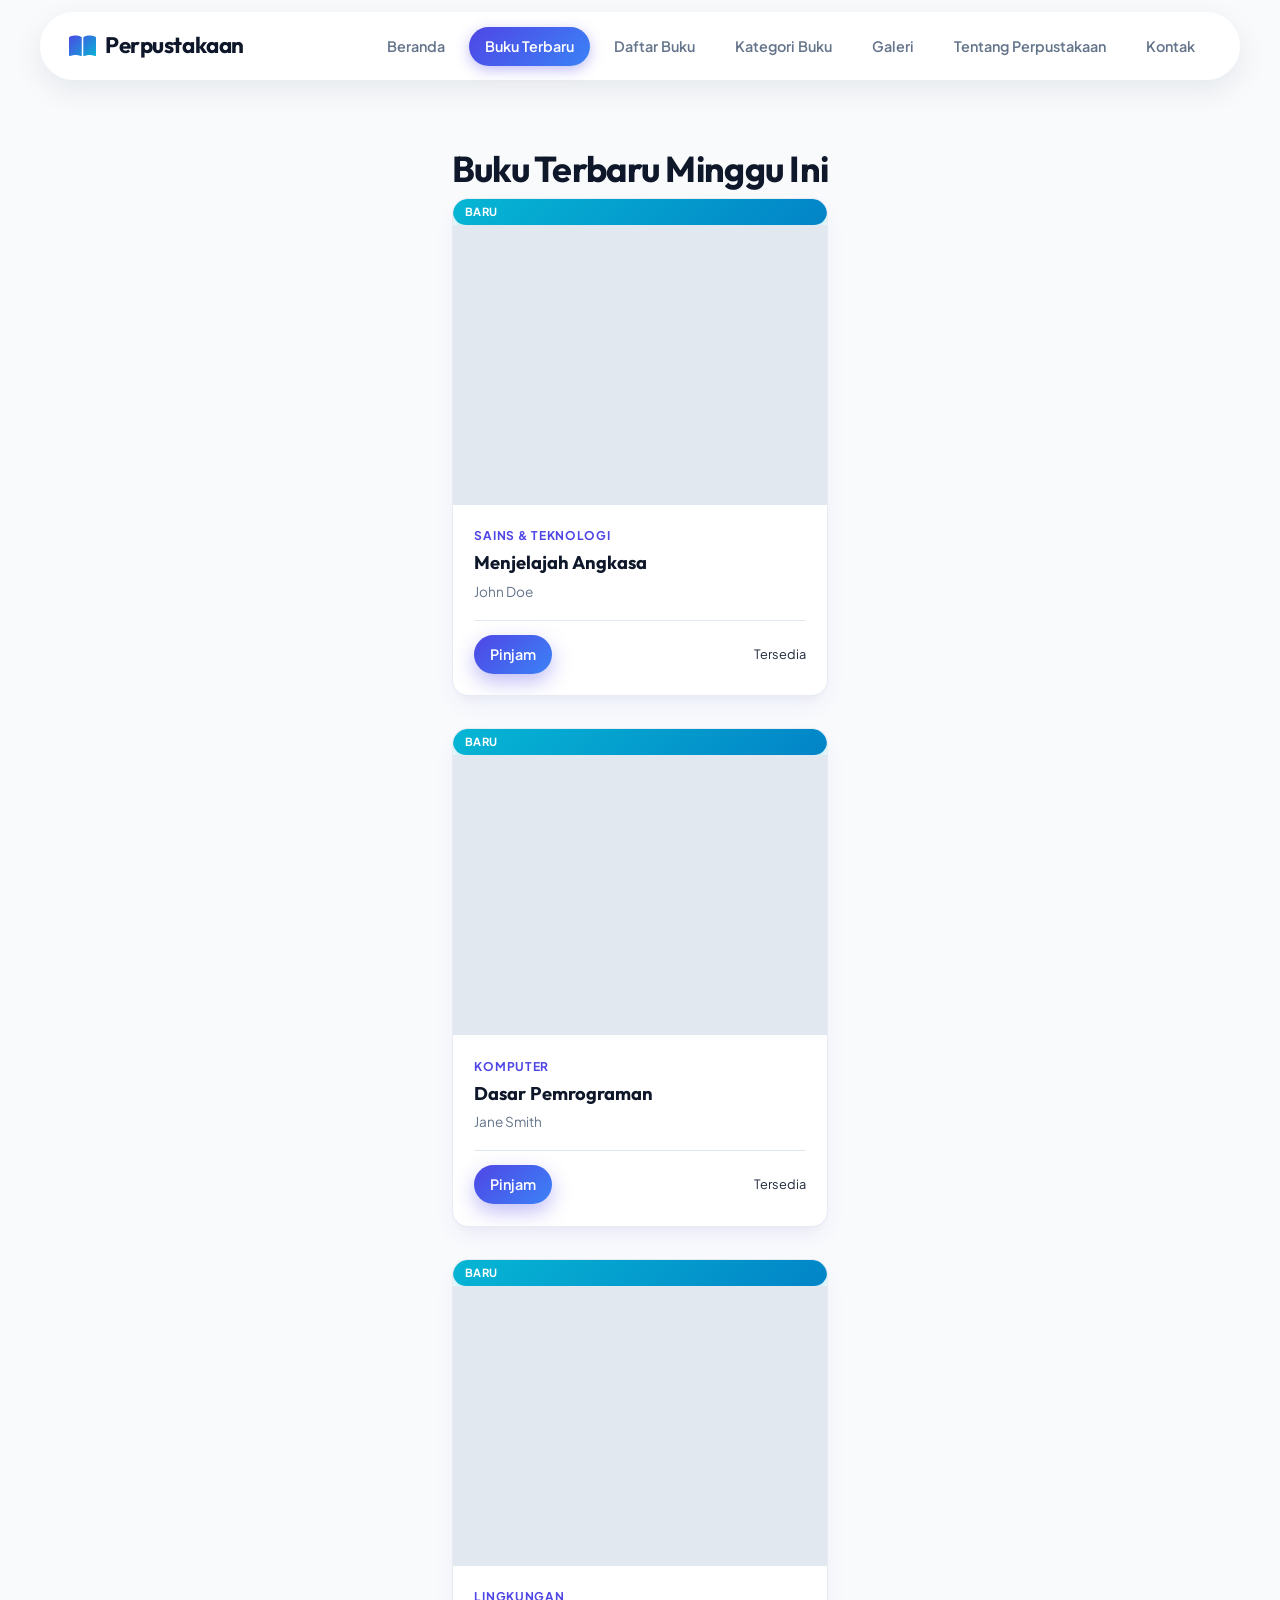
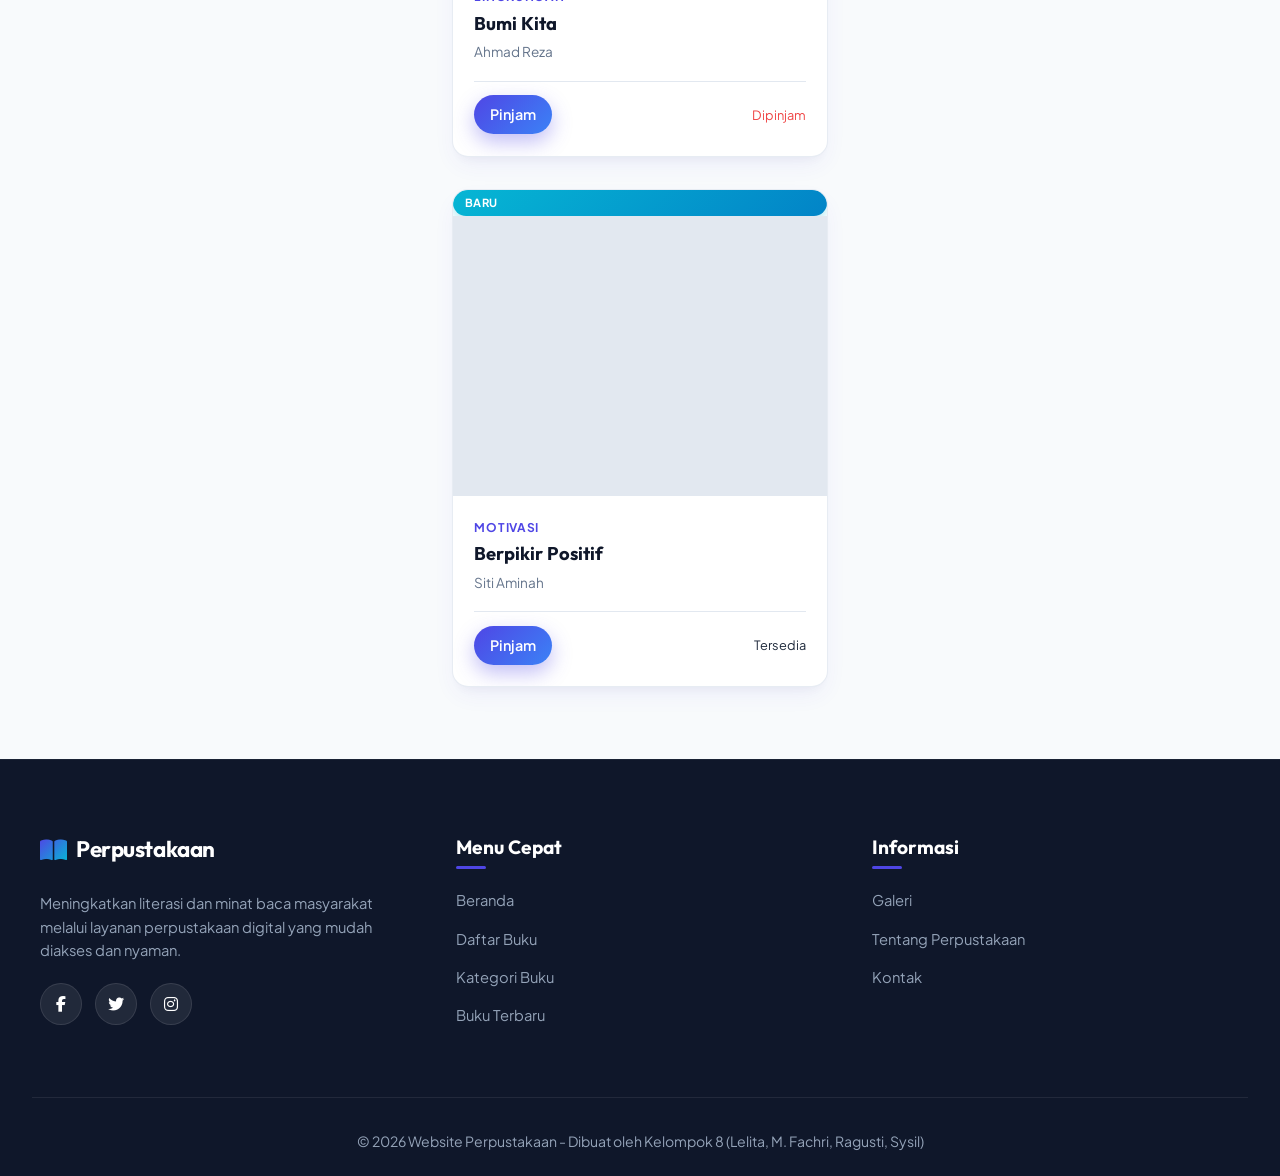
==== buku-terbaru.html @ 47862622 "Add files via upload" ====
<!DOCTYPE html>
<html lang="id">
<head>
    <meta charset="UTF-8">
    <meta name="viewport" content="width=device-width, initial-scale=1.0">
    <title>Buku Terbaru - Website Perpustakaan Kelompok 8</title>
    <link rel="stylesheet" href="css/style.css">
</head>
<body>
    <header>
        <div class="nav-container">
            <a href="index.html" class="logo">
                <i class="fa-solid fa-book-open"></i> Perpustakaan
            </a>
            <button class="mobile-menu-btn" id="mobile-menu-btn"><i class="fa-solid fa-bars"></i></button>
            <nav class="nav-links" id="nav-links">
                <a href="index.html#beranda">Beranda</a>
                <a href="index.html#buku-terbaru" class="active">Buku Terbaru</a>
                <a href="index.html#daftar-buku">Daftar Buku</a>
                <a href="index.html#kategori-buku">Kategori Buku</a>
                <a href="index.html#galeri">Galeri</a>
                <a href="index.html#tentang">Tentang Perpustakaan</a>
                <a href="index.html#kontak">Kontak</a>
            </nav>
        </div>
    </header>

    <main class="container">
        <h1 class="section-title">Buku Terbaru Minggu Ini</h1>
        
        <div class="grid grid-4">
            <!-- Book 1 -->
            <div class="book-card">
                <div class="badge-new">Baru</div>
                <div class="book-cover" style="background-image: url('https://images.unsplash.com/photo-1451187580459-43490279c0fa?auto=format&fit=crop&w=400&q=80');"></div>
                <div class="book-info">
                    <span class="book-category">Sains & Teknologi</span>
                    <h3 class="book-title">Menjelajah Angkasa</h3>
                    <p class="book-author">John Doe</p>
                    <div class="book-action">
                        <a href="#" class="btn btn-primary" style="padding: 0.5rem 1rem; font-size: 0.9rem;">Pinjam</a>
                        <span style="color: var(--text-light); font-size: 0.8rem;">Tersedia</span>
                    </div>
                </div>
            </div>
            
            <!-- Book 2 -->
            <div class="book-card">
                <div class="badge-new">Baru</div>
                <div class="book-cover" style="background-image: url('https://images.unsplash.com/photo-1555066931-4365d14bab8c?auto=format&fit=crop&w=400&q=80');"></div>
                <div class="book-info">
                    <span class="book-category">Komputer</span>
                    <h3 class="book-title">Dasar Pemrograman</h3>
                    <p class="book-author">Jane Smith</p>
                    <div class="book-action">
                        <a href="#" class="btn btn-primary" style="padding: 0.5rem 1rem; font-size: 0.9rem;">Pinjam</a>
                        <span style="color: var(--text-light); font-size: 0.8rem;">Tersedia</span>
                    </div>
                </div>
            </div>

            <!-- Book 3 -->
            <div class="book-card">
                <div class="badge-new">Baru</div>
                <div class="book-cover" style="background-image: url('https://images.unsplash.com/photo-1441974231531-c6227db76b6e?auto=format&fit=crop&w=400&q=80');"></div>
                <div class="book-info">
                    <span class="book-category">Lingkungan</span>
                    <h3 class="book-title">Bumi Kita</h3>
                    <p class="book-author">Ahmad Reza</p>
                    <div class="book-action">
                        <a href="#" class="btn btn-primary" style="padding: 0.5rem 1rem; font-size: 0.9rem;">Pinjam</a>
                        <span style="color: #ef4444; font-size: 0.8rem;">Dipinjam</span>
                    </div>
                </div>
            </div>

            <!-- Book 4 -->
            <div class="book-card">
                <div class="badge-new">Baru</div>
                <div class="book-cover" style="background-image: url('https://images.unsplash.com/photo-1499750310107-5fef28a66643?auto=format&fit=crop&w=400&q=80');"></div>
                <div class="book-info">
                    <span class="book-category">Motivasi</span>
                    <h3 class="book-title">Berpikir Positif</h3>
                    <p class="book-author">Siti Aminah</p>
                    <div class="book-action">
                        <a href="#" class="btn btn-primary" style="padding: 0.5rem 1rem; font-size: 0.9rem;">Pinjam</a>
                        <span style="color: var(--text-light); font-size: 0.8rem;">Tersedia</span>
                    </div>
                </div>
            </div>
        </div>
    </main>

    <footer>
        <div class="footer-content">
            <div class="footer-col">
                <a href="index.html" class="logo" style="color: white; margin-bottom: 1.5rem;">
                    <i class="fa-solid fa-book-open" style="color: var(--accent);"></i>
                    Perpustakaan
                </a>
                <p>Meningkatkan literasi dan minat baca masyarakat melalui layanan perpustakaan digital yang mudah diakses dan nyaman.</p>
                <div class="social-links">
                    <a href="#"><i class="fa-brands fa-facebook-f"></i></a>
                    <a href="#"><i class="fa-brands fa-twitter"></i></a>
                    <a href="#"><i class="fa-brands fa-instagram"></i></a>
                </div>
            </div>
            
            <div class="footer-col">
                <h4>Menu Cepat</h4>
                <ul class="footer-links">
                    <li><a href="index.html">Beranda</a></li>
                    <li><a href="daftar-buku.html">Daftar Buku</a></li>
                    <li><a href="kategori-buku.html">Kategori Buku</a></li>
                    <li><a href="buku-terbaru.html">Buku Terbaru</a></li>
                </ul>
            </div>
            
            <div class="footer-col">
                <h4>Informasi</h4>
                <ul class="footer-links">
                    <li><a href="galeri.html">Galeri</a></li>
                    <li><a href="tentang.html">Tentang Perpustakaan</a></li>
                    <li><a href="kontak.html">Kontak</a></li>
                </ul>
            </div>
        </div>
        <div class="footer-bottom">
            &copy; 2026 Website Perpustakaan - Dibuat oleh Kelompok 8 (Lelita, M. Fachri, Ragusti, Sysil)
        </div>
    </footer>
    <script src="js/script.js"></script>
</body>
</html>
---- css/style.css ----
@import url('https://fonts.googleapis.com/css2?family=Plus+Jakarta+Sans:wght@300;400;500;600;700;800&family=Outfit:wght@400;600;700&display=swap');
@import url('https://cdnjs.cloudflare.com/ajax/libs/font-awesome/6.4.0/css/all.min.css');

:root {
  --primary: #4f46e5;
  --primary-hover: #4338ca;
  --primary-light: #e0e7ff;
  --secondary: #0f172a;
  --accent: #06b6d4;
  --accent-hover: #0891b2;
  --amber: #f59e0b;
  --emerald: #10b981;
  --rose: #f43f5e;
  --background: #f8fafc;
  --surface: #ffffff;
  --surface-glass: rgba(255, 255, 255, 0.85);
  --text: #1e293b;
  --text-muted: #64748b;
  --border: #e2e8f0;
  --radius-sm: 0.5rem;
  --radius: 1rem;
  --radius-lg: 1.5rem;
  --radius-full: 9999px;
  --shadow-sm: 0 2px 4px rgba(0, 0, 0, 0.04);
  --shadow: 0 10px 25px -5px rgba(79, 70, 229, 0.08), 0 8px 10px -6px rgba(0, 0, 0, 0.04);
  --shadow-lg: 0 20px 35px -10px rgba(15, 23, 42, 0.12), 0 10px 15px -5px rgba(0, 0, 0, 0.05);
  --shadow-glow: 0 0 25px rgba(79, 70, 229, 0.35);
  --transition: all 0.3s cubic-bezier(0.4, 0, 0.2, 1);
}

* {
  margin: 0;
  padding: 0;
  box-sizing: border-box;
}

html {
  scroll-behavior: smooth;
  scroll-padding-top: 90px;
}

body {
  font-family: 'Plus Jakarta Sans', sans-serif;
  background-color: var(--background);
  color: var(--text);
  line-height: 1.6;
  overflow-x: hidden;
  display: flex;
  flex-direction: column;
  min-height: 100vh;
}

a {
  text-decoration: none;
  color: inherit;
}

ul {
  list-style: none;
}

img {
  max-width: 100%;
  height: auto;
  display: block;
}

/* Glassmorphism Header */
header {
  position: sticky;
  top: 12px;
  z-index: 1000;
  padding: 0 1.5rem;
}

.nav-container {
  max-width: 1200px;
  margin: 0 auto;
  padding: 0.85rem 1.75rem;
  display: flex;
  justify-content: space-between;
  align-items: center;
  background: rgba(255, 255, 255, 0.88);
  backdrop-filter: blur(16px);
  -webkit-backdrop-filter: blur(16px);
  border: 1px solid rgba(255, 255, 255, 0.6);
  border-radius: var(--radius-full);
  box-shadow: 0 10px 30px rgba(15, 23, 42, 0.08);
  transition: var(--transition);
}

.logo {
  font-family: 'Outfit', sans-serif;
  font-size: 1.4rem;
  font-weight: 700;
  color: var(--secondary);
  display: flex;
  align-items: center;
  gap: 0.6rem;
  letter-spacing: -0.02em;
}

.logo i {
  color: var(--primary);
  font-size: 1.5rem;
  background: linear-gradient(135deg, var(--primary), var(--accent));
  -webkit-background-clip: text;
  -webkit-text-fill-color: transparent;
}

.nav-links {
  display: flex;
  gap: 0.5rem;
  align-items: center;
}

.nav-links a {
  font-weight: 600;
  color: var(--text-muted);
  padding: 0.5rem 1rem;
  border-radius: var(--radius-full);
  transition: var(--transition);
  font-size: 0.9rem;
}

.nav-links a:hover {
  color: var(--primary);
  background-color: rgba(79, 70, 229, 0.06);
}

.nav-links a.active {
  color: #ffffff;
  background: linear-gradient(135deg, var(--primary), #3b82f6);
  box-shadow: 0 4px 14px rgba(79, 70, 229, 0.35);
}

.mobile-menu-btn {
  display: none;
  background: transparent;
  border: none;
  font-size: 1.4rem;
  color: var(--secondary);
  cursor: pointer;
  width: 40px;
  height: 40px;
  border-radius: 50%;
  align-items: center;
  justify-content: center;
  transition: var(--transition);
}

.mobile-menu-btn:hover {
  background: var(--border);
}

/* Modern Hero Section */
.hero {
  position: relative;
  background: linear-gradient(135deg, #0f172a 0%, #1e1b4b 50%, #1e293b 100%);
  color: white;
  padding: 7.5rem 2rem 6.5rem;
  text-align: center;
  overflow: hidden;
  margin-top: -65px;
  /* Blend seamlessly under sticky glass header */
  border-radius: 0 0 var(--radius-lg) var(--radius-lg);
}

/* Animated Mesh Gradient Background */
.hero-glow-1 {
  position: absolute;
  top: -20%;
  left: 15%;
  width: 450px;
  height: 450px;
  background: radial-gradient(circle, rgba(79, 70, 229, 0.45) 0%, rgba(0, 0, 0, 0) 70%);
  border-radius: 50%;
  filter: blur(60px);
  animation: pulseGlow 8s infinite alternate ease-in-out;
  pointer-events: none;
}

.hero-glow-2 {
  position: absolute;
  bottom: -10%;
  right: 15%;
  width: 400px;
  height: 400px;
  background: radial-gradient(circle, rgba(6, 182, 212, 0.35) 0%, rgba(0, 0, 0, 0) 70%);
  border-radius: 50%;
  filter: blur(60px);
  animation: pulseGlow 10s infinite alternate-reverse ease-in-out;
  pointer-events: none;
}

@keyframes pulseGlow {
  0% {
    transform: scale(1) translate(0, 0);
    opacity: 0.6;
  }

  100% {
    transform: scale(1.25) translate(30px, -20px);
    opacity: 0.9;
  }
}

.hero-pill {
  display: inline-flex;
  align-items: center;
  gap: 0.5rem;
  padding: 0.4rem 1.2rem;
  border-radius: var(--radius-full);
  background: rgba(255, 255, 255, 0.1);
  backdrop-filter: blur(10px);
  border: 1px solid rgba(255, 255, 255, 0.2);
  color: #38bdf8;
  font-size: 0.85rem;
  font-weight: 600;
  margin-bottom: 1.5rem;
  box-shadow: 0 4px 15px rgba(0, 0, 0, 0.2);
}

.hero h1 {
  font-family: 'Outfit', sans-serif;
  font-size: 3.5rem;
  font-weight: 800;
  margin-bottom: 1.25rem;
  background: linear-gradient(135deg, #ffffff 0%, #cbd5e1 40%, #818cf8 100%);
  -webkit-background-clip: text;
  -webkit-text-fill-color: transparent;
  line-height: 1.15;
  letter-spacing: -0.02em;
}

.hero p {
  font-size: 1.15rem;
  color: #94a3b8;
  max-width: 680px;
  margin: 0 auto 2.5rem;
  font-weight: 400;
}

/* Quick Hero Search Box */
.hero-search-box {
  max-width: 600px;
  margin: 0 auto 2.5rem;
  position: relative;
}

.hero-search-input {
  width: 100%;
  padding: 1.1rem 1.5rem 1.1rem 3.2rem;
  border-radius: var(--radius-full);
  border: 1px solid rgba(255, 255, 255, 0.2);
  background: rgba(255, 255, 255, 0.12);
  backdrop-filter: blur(16px);
  color: white;
  font-size: 1rem;
  outline: none;
  transition: var(--transition);
}

.hero-search-input::placeholder {
  color: #94a3b8;
}

.hero-search-input:focus {
  background: rgba(255, 255, 255, 0.2);
  border-color: var(--accent);
  box-shadow: 0 0 20px rgba(6, 182, 212, 0.4);
}

.hero-search-icon {
  position: absolute;
  left: 1.2rem;
  top: 50%;
  transform: translateY(-50%);
  color: #94a3b8;
  font-size: 1.1rem;
}

/* Buttons */
.btn {
  display: inline-flex;
  align-items: center;
  justify-content: center;
  gap: 0.6rem;
  padding: 0.85rem 1.8rem;
  border-radius: var(--radius-full);
  font-weight: 600;
  transition: var(--transition);
  cursor: pointer;
  border: none;
  font-size: 0.95rem;
  letter-spacing: -0.01em;
}

.btn-primary {
  background: linear-gradient(135deg, var(--primary), #3b82f6);
  color: white;
  box-shadow: 0 8px 20px rgba(79, 70, 229, 0.35);
}

.btn-primary:hover {
  background: linear-gradient(135deg, var(--primary-hover), #2563eb);
  transform: translateY(-3px);
  box-shadow: 0 12px 25px rgba(79, 70, 229, 0.5);
}

.btn-outline {
  border: 2px solid rgba(255, 255, 255, 0.3);
  color: white;
  background: rgba(255, 255, 255, 0.05);
  backdrop-filter: blur(10px);
}

.btn-outline:hover {
  background: rgba(255, 255, 255, 0.2);
  border-color: white;
  transform: translateY(-3px);
}

/* Stats Counter Section */
.stats-container {
  max-width: 1100px;
  margin: -3.5rem auto 3rem;
  position: relative;
  z-index: 10;
  padding: 0 1.5rem;
}

.stats-grid {
  display: grid;
  grid-template-columns: repeat(auto-fit, minmax(220px, 1fr));
  gap: 1.5rem;
  background: var(--surface);
  padding: 1.75rem 2rem;
  border-radius: var(--radius-lg);
  box-shadow: var(--shadow-lg);
  border: 1px solid var(--border);
}

.stat-item {
  display: flex;
  align-items: center;
  gap: 1.25rem;
  padding: 0.5rem 1rem;
}

.stat-icon {
  width: 54px;
  height: 54px;
  border-radius: 14px;
  background: linear-gradient(135deg, var(--primary-light), #e0f2fe);
  color: var(--primary);
  display: flex;
  align-items: center;
  justify-content: center;
  font-size: 1.5rem;
  flex-shrink: 0;
}

.stat-number {
  font-family: 'Outfit', sans-serif;
  font-size: 1.8rem;
  font-weight: 800;
  color: var(--secondary);
  line-height: 1;
}

.stat-label {
  font-size: 0.85rem;
  color: var(--text-muted);
  font-weight: 500;
  margin-top: 0.25rem;
}

/* Layout & Containers */
.container {
  max-width: 1200px;
  margin: 0 auto;
  padding: 4.5rem 2rem;
}

.section-header {
  text-align: center;
  margin-bottom: 3.5rem;
}

.section-badge {
  display: inline-block;
  padding: 0.35rem 1rem;
  border-radius: var(--radius-full);
  background: var(--primary-light);
  color: var(--primary);
  font-size: 0.8rem;
  font-weight: 700;
  text-transform: uppercase;
  letter-spacing: 0.08em;
  margin-bottom: 0.75rem;
}

.section-title {
  font-family: 'Outfit', sans-serif;
  font-size: 2.25rem;
  font-weight: 700;
  color: var(--secondary);
  letter-spacing: -0.02em;
}

.section-subtitle {
  color: var(--text-muted);
  font-size: 1rem;
  margin-top: 0.5rem;
  max-width: 550px;
  margin-left: auto;
  margin-right: auto;
}

.section-divider {
  width: 100%;
  height: 1px;
  background: linear-gradient(90deg, transparent, var(--border), transparent);
  margin: 1.5rem 0;
}

/* Grid Layouts */
.grid {
  display: grid;
  gap: 2rem;
}

.grid-3 {
  grid-template-columns: repeat(auto-fill, minmax(320px, 1fr));
}

.grid-4 {
  grid-template-columns: repeat(auto-fill, minmax(260px, 1fr));
}

/* Category Filter Tabs Bar */
.filter-bar {
  display: flex;
  gap: 0.75rem;
  justify-content: center;
  flex-wrap: wrap;
  margin-bottom: 2.5rem;
}

.filter-btn {
  padding: 0.6rem 1.3rem;
  border-radius: var(--radius-full);
  background: var(--surface);
  border: 1px solid var(--border);
  color: var(--text-muted);
  font-weight: 600;
  font-size: 0.9rem;
  cursor: pointer;
  transition: var(--transition);
}

.filter-btn:hover {
  border-color: var(--primary);
  color: var(--primary);
  transform: translateY(-2px);
}

.filter-btn.active {
  background: var(--secondary);
  color: white;
  border-color: var(--secondary);
  box-shadow: 0 4px 12px rgba(15, 23, 42, 0.2);
}

/* Premium Book Card */
.book-card {
  background: var(--surface);
  border-radius: var(--radius);
  overflow: hidden;
  box-shadow: var(--shadow);
  transition: var(--transition);
  display: flex;
  flex-direction: column;
  position: relative;
  border: 1px solid rgba(226, 232, 240, 0.8);
}

.book-card:hover {
  transform: translateY(-8px);
  box-shadow: var(--shadow-lg);
  border-color: rgba(79, 70, 229, 0.3);
}

.book-badge-container {
  position: absolute;
  top: 0.85rem;
  left: 0.85rem;
  right: 0.85rem;
  display: flex;
  justify-content: space-between;
  align-items: center;
  z-index: 5;
}

.badge-new {
  background: linear-gradient(135deg, var(--accent), #0284c7);
  color: white;
  padding: 0.25rem 0.75rem;
  border-radius: var(--radius-full);
  font-size: 0.7rem;
  font-weight: 700;
  text-transform: uppercase;
  letter-spacing: 0.05em;
  box-shadow: 0 4px 10px rgba(6, 182, 212, 0.3);
}

.rating-badge {
  background: rgba(15, 23, 42, 0.75);
  backdrop-filter: blur(8px);
  color: #fbbf24;
  padding: 0.25rem 0.6rem;
  border-radius: var(--radius-full);
  font-size: 0.75rem;
  font-weight: 700;
  display: flex;
  align-items: center;
  gap: 0.3rem;
}

.book-cover {
  height: 280px;
  background-color: #e2e8f0;
  position: relative;
  overflow: hidden;
  background-size: cover;
  background-position: center;
  transition: var(--transition);
}

.book-cover::after {
  content: '';
  position: absolute;
  inset: 0;
  background: linear-gradient(to top, rgba(15, 23, 42, 0.6) 0%, transparent 60%);
  opacity: 0;
  transition: var(--transition);
}

.book-card:hover .book-cover::after {
  opacity: 1;
}

.book-card:hover .book-cover {
  transform: scale(1.04);
}

.book-info {
  padding: 1.35rem;
  flex-grow: 1;
  display: flex;
  flex-direction: column;
}

.book-category {
  font-size: 0.75rem;
  color: var(--primary);
  font-weight: 700;
  margin-bottom: 0.35rem;
  text-transform: uppercase;
  letter-spacing: 0.06em;
}

.book-title {
  font-family: 'Outfit', sans-serif;
  font-size: 1.15rem;
  font-weight: 700;
  margin-bottom: 0.35rem;
  color: var(--secondary);
  line-height: 1.3;
}

.book-author {
  color: var(--text-muted);
  font-size: 0.85rem;
  margin-bottom: 1.1rem;
}

.book-action {
  margin-top: auto;
  padding-top: 0.85rem;
  border-top: 1px solid var(--border);
  display: flex;
  justify-content: space-between;
  align-items: center;
}

.stock-indicator {
  display: inline-flex;
  align-items: center;
  gap: 0.4rem;
  font-size: 0.8rem;
  font-weight: 600;
}

.stock-dot {
  width: 8px;
  height: 8px;
  border-radius: 50%;
}

.stock-dot.available {
  background-color: var(--emerald);
  box-shadow: 0 0 8px var(--emerald);
}

.stock-dot.borrowed {
  background-color: var(--rose);
  box-shadow: 0 0 8px var(--rose);
}

/* Category Card */
.category-card {
  background: var(--surface);
  border-radius: var(--radius-lg);
  box-shadow: var(--shadow);
  transition: var(--transition);
  cursor: pointer;
  border: 1px solid var(--border);
  overflow: hidden;
  display: flex;
  flex-direction: column;
}

.category-card:hover {
  border-color: var(--primary);
  transform: translateY(-6px);
  box-shadow: var(--shadow-lg);
}

.category-img {
  height: 180px;
  overflow: hidden;
  position: relative;
}

.category-img img {
  width: 100%;
  height: 100%;
  object-fit: cover;
  transition: transform 0.5s ease;
}

.category-card:hover .category-img img {
  transform: scale(1.1);
}

.category-body {
  padding: 1.75rem 1.5rem;
  position: relative;
}

.category-icon {
  font-size: 1.4rem;
  color: var(--primary);
  margin-bottom: 1rem;
  background: var(--primary-light);
  width: 52px;
  height: 52px;
  display: inline-flex;
  align-items: center;
  justify-content: center;
  border-radius: var(--radius);
  box-shadow: 0 4px 10px rgba(79, 70, 229, 0.15);
}

.category-card h3 {
  font-family: 'Outfit', sans-serif;
  font-size: 1.25rem;
  font-weight: 700;
  color: var(--secondary);
  margin-bottom: 0.5rem;
}

.category-card p {
  color: var(--text-muted);
  font-size: 0.88rem;
  line-height: 1.5;
}

/* Gallery Grid */
.gallery-grid {
  display: grid;
  grid-template-columns: repeat(auto-fill, minmax(310px, 1fr));
  gap: 1.5rem;
}

.gallery-item {
  border-radius: var(--radius);
  overflow: hidden;
  position: relative;
  aspect-ratio: 4/3;
  box-shadow: var(--shadow);
  cursor: pointer;
}

.gallery-item img {
  width: 100%;
  height: 100%;
  object-fit: cover;
  transition: transform 0.6s ease;
}

.gallery-item:hover img {
  transform: scale(1.08);
}

.gallery-overlay {
  position: absolute;
  inset: 0;
  background: linear-gradient(to top, rgba(15, 23, 42, 0.85) 0%, rgba(15, 23, 42, 0.2) 60%, transparent 100%);
  padding: 1.75rem;
  color: white;
  display: flex;
  flex-direction: column;
  justify-content: flex-end;
  opacity: 0;
  transition: var(--transition);
}

.gallery-item:hover .gallery-overlay {
  opacity: 1;
}

.gallery-overlay h3 {
  font-family: 'Outfit', sans-serif;
  font-size: 1.2rem;
  font-weight: 700;
  transform: translateY(10px);
  transition: var(--transition);
}

.gallery-overlay p {
  font-size: 0.85rem;
  color: #cbd5e1;
  transform: translateY(10px);
  transition: var(--transition);
}

.gallery-item:hover .gallery-overlay h3,
.gallery-item:hover .gallery-overlay p {
  transform: translateY(0);
}

/* About & Team Section */
.about-hero {
  text-align: center;
  max-width: 800px;
  margin: 0 auto 4rem;
}

.about-hero p {
  font-size: 1.1rem;
  color: var(--text-muted);
  margin-bottom: 1.25rem;
}

.team-grid {
  display: grid;
  grid-template-columns: repeat(auto-fit, minmax(220px, 1fr));
  gap: 2rem;
}

.team-member {
  text-align: center;
  background: var(--surface);
  padding: 2.5rem 1.75rem;
  border-radius: var(--radius-lg);
  box-shadow: var(--shadow);
  transition: var(--transition);
  border: 1px solid var(--border);
  position: relative;
  overflow: hidden;
}

.team-member::before {
  content: '';
  position: absolute;
  top: 0;
  left: 0;
  right: 0;
  height: 5px;
  background: linear-gradient(90deg, var(--primary), var(--accent));
  opacity: 0;
  transition: var(--transition);
}

.team-member:hover::before {
  opacity: 1;
}

.team-member:hover {
  transform: translateY(-6px);
  box-shadow: var(--shadow-lg);
}

.member-avatar {
  width: 100px;
  height: 100px;
  background: linear-gradient(135deg, var(--primary), var(--accent));
  color: white;
  border-radius: 50%;
  display: flex;
  align-items: center;
  justify-content: center;
  font-size: 2.5rem;
  font-family: 'Outfit', sans-serif;
  font-weight: 700;
  margin: 0 auto 1.25rem;
  box-shadow: 0 8px 20px rgba(79, 70, 229, 0.25);
}

.member-name {
  font-family: 'Outfit', sans-serif;
  font-size: 1.15rem;
  font-weight: 700;
  margin-bottom: 0.35rem;
  color: var(--secondary);
}

.member-role {
  color: var(--primary);
  font-size: 0.85rem;
  font-weight: 600;
  background: var(--primary-light);
  padding: 0.2rem 0.8rem;
  border-radius: var(--radius-full);
  display: inline-block;
}

/* Contact Container */
.contact-container {
  display: grid;
  grid-template-columns: 1fr 1.1fr;
  gap: 3rem;
  background: var(--surface);
  padding: 3.5rem;
  border-radius: var(--radius-lg);
  box-shadow: var(--shadow-lg);
  border: 1px solid var(--border);
}

.contact-info h3 {
  font-family: 'Outfit', sans-serif;
  font-size: 1.8rem;
  margin-bottom: 1rem;
  color: var(--secondary);
}

.contact-info p {
  color: var(--text-muted);
  margin-bottom: 2rem;
}

.contact-item {
  display: flex;
  align-items: center;
  gap: 1.2rem;
  margin-bottom: 1.5rem;
}

.contact-icon {
  width: 48px;
  height: 48px;
  background: var(--primary-light);
  color: var(--primary);
  display: flex;
  align-items: center;
  justify-content: center;
  border-radius: var(--radius);
  font-size: 1.2rem;
  flex-shrink: 0;
}

.form-group {
  margin-bottom: 1.25rem;
}

.form-label {
  display: block;
  margin-bottom: 0.4rem;
  font-weight: 600;
  font-size: 0.9rem;
  color: var(--secondary);
}

.form-control {
  width: 100%;
  padding: 0.85rem 1.1rem;
  border: 1px solid var(--border);
  border-radius: var(--radius);
  font-family: inherit;
  font-size: 0.95rem;
  transition: var(--transition);
  background: var(--background);
}

.form-control:focus {
  outline: none;
  border-color: var(--primary);
  box-shadow: 0 0 0 3px rgba(79, 70, 229, 0.15);
  background: var(--surface);
}

textarea.form-control {
  min-height: 130px;
  resize: vertical;
}

/* Modal Popup UI */
.modal-backdrop {
  position: fixed;
  inset: 0;
  background: rgba(15, 23, 42, 0.7);
  backdrop-filter: blur(8px);
  z-index: 2000;
  display: flex;
  align-items: center;
  justify-content: center;
  padding: 1.5rem;
  opacity: 0;
  pointer-events: none;
  transition: opacity 0.3s ease;
}

.modal-backdrop.active {
  opacity: 1;
  pointer-events: auto;
}

.modal-card {
  background: var(--surface);
  border-radius: var(--radius-lg);
  max-width: 600px;
  width: 100%;
  padding: 2.5rem;
  position: relative;
  box-shadow: 0 25px 50px -12px rgba(0, 0, 0, 0.25);
  transform: translateY(20px);
  transition: transform 0.3s ease;
}

.modal-backdrop.active .modal-card {
  transform: translateY(0);
}

.modal-close {
  position: absolute;
  top: 1.25rem;
  right: 1.25rem;
  background: var(--background);
  border: none;
  width: 36px;
  height: 36px;
  border-radius: 50%;
  display: flex;
  align-items: center;
  justify-content: center;
  cursor: pointer;
  color: var(--text-muted);
  font-size: 1.1rem;
  transition: var(--transition);
}

.modal-close:hover {
  background: var(--rose);
  color: white;
}

/* Floating Back-To-Top Button */
.back-to-top {
  position: fixed;
  bottom: 2rem;
  right: 2rem;
  width: 50px;
  height: 50px;
  border-radius: 50%;
  background: linear-gradient(135deg, var(--primary), var(--accent));
  color: white;
  display: flex;
  align-items: center;
  justify-content: center;
  font-size: 1.25rem;
  box-shadow: 0 10px 25px rgba(79, 70, 229, 0.4);
  cursor: pointer;
  border: none;
  z-index: 999;
  opacity: 0;
  transform: translateY(20px);
  pointer-events: none;
  transition: var(--transition);
}

.back-to-top.visible {
  opacity: 1;
  transform: translateY(0);
  pointer-events: auto;
}

.back-to-top:hover {
  transform: translateY(-5px);
  box-shadow: 0 15px 30px rgba(79, 70, 229, 0.6);
}

/* Toast Notification */
.toast-container {
  position: fixed;
  bottom: 2rem;
  left: 2rem;
  z-index: 3000;
  display: flex;
  flex-direction: column;
  gap: 0.75rem;
}

.toast {
  background: var(--secondary);
  color: white;
  padding: 1rem 1.5rem;
  border-radius: var(--radius);
  box-shadow: var(--shadow-lg);
  display: flex;
  align-items: center;
  gap: 0.8rem;
  font-size: 0.9rem;
  border-left: 4px solid var(--emerald);
  animation: slideInToast 0.4s ease forwards;
}

@keyframes slideInToast {
  from {
    opacity: 0;
    transform: translateX(-30px);
  }

  to {
    opacity: 1;
    transform: translateX(0);
  }
}

/* Footer */
footer {
  background-color: var(--secondary);
  color: white;
  padding: 4.5rem 2rem 1.5rem;
  margin-top: auto;
  border-top: 1px solid rgba(255, 255, 255, 0.05);
}

.footer-content {
  max-width: 1200px;
  margin: 0 auto;
  display: grid;
  grid-template-columns: repeat(auto-fit, minmax(260px, 1fr));
  gap: 3rem;
  margin-bottom: 3.5rem;
}

.footer-col h4 {
  font-family: 'Outfit', sans-serif;
  font-size: 1.2rem;
  margin-bottom: 1.5rem;
  position: relative;
  display: inline-block;
}

.footer-col h4::after {
  content: '';
  position: absolute;
  width: 30px;
  height: 3px;
  background: var(--primary);
  bottom: -6px;
  left: 0;
  border-radius: 2px;
}

.footer-col p {
  color: #94a3b8;
  margin-bottom: 1.25rem;
  font-size: 0.92rem;
}

.footer-links li {
  margin-bottom: 0.8rem;
}

.footer-links a {
  color: #94a3b8;
  transition: var(--transition);
  font-size: 0.92rem;
}

.footer-links a:hover {
  color: white;
  padding-left: 6px;
}

.social-links {
  display: flex;
  gap: 0.8rem;
  margin-top: 1.25rem;
}

.social-links a {
  width: 42px;
  height: 42px;
  background: rgba(255, 255, 255, 0.08);
  display: flex;
  align-items: center;
  justify-content: center;
  border-radius: 50%;
  color: white;
  transition: var(--transition);
  border: 1px solid rgba(255, 255, 255, 0.1);
}

.social-links a:hover {
  background: var(--primary);
  border-color: var(--primary);
  transform: translateY(-3px);
  box-shadow: 0 8px 15px rgba(79, 70, 229, 0.4);
}

.footer-bottom {
  text-align: center;
  padding-top: 2rem;
  border-top: 1px solid rgba(255, 255, 255, 0.08);
  color: #94a3b8;
  font-size: 0.88rem;
}

/* Responsive Breakpoints */
@media (max-width: 992px) {
  .hero h1 {
    font-size: 2.75rem;
  }

  .contact-container {
    grid-template-columns: 1fr;
    padding: 2.5rem;
  }
}

@media (max-width: 768px) {
  header {
    padding: 0 1rem;
    top: 8px;
  }

  .nav-container {
    padding: 0.75rem 1.25rem;
  }

  .nav-links {
    position: absolute;
    top: 115%;
    left: 1rem;
    right: 1rem;
    background: rgba(255, 255, 255, 0.95);
    backdrop-filter: blur(20px);
    flex-direction: column;
    padding: 1.5rem;
    gap: 0.75rem;
    border-radius: var(--radius-lg);
    box-shadow: 0 20px 40px rgba(0, 0, 0, 0.15);
    border: 1px solid rgba(255, 255, 255, 0.8);
    clip-path: polygon(0 0, 100% 0, 100% 0, 0 0);
    transition: clip-path 0.4s ease-in-out;
  }

  .nav-links.active {
    clip-path: polygon(0 0, 100% 0, 100% 100%, 0 100%);
  }

  .nav-links a {
    width: 100%;
    text-align: center;
  }

  .mobile-menu-btn {
    display: flex;
  }

  .hero {
    padding: 6.5rem 1.5rem 5rem;
  }

  .hero h1 {
    font-size: 2.2rem;
  }

  .hero p {
    font-size: 1rem;
  }

  .stats-container {
    margin-top: -2.5rem;
  }
}
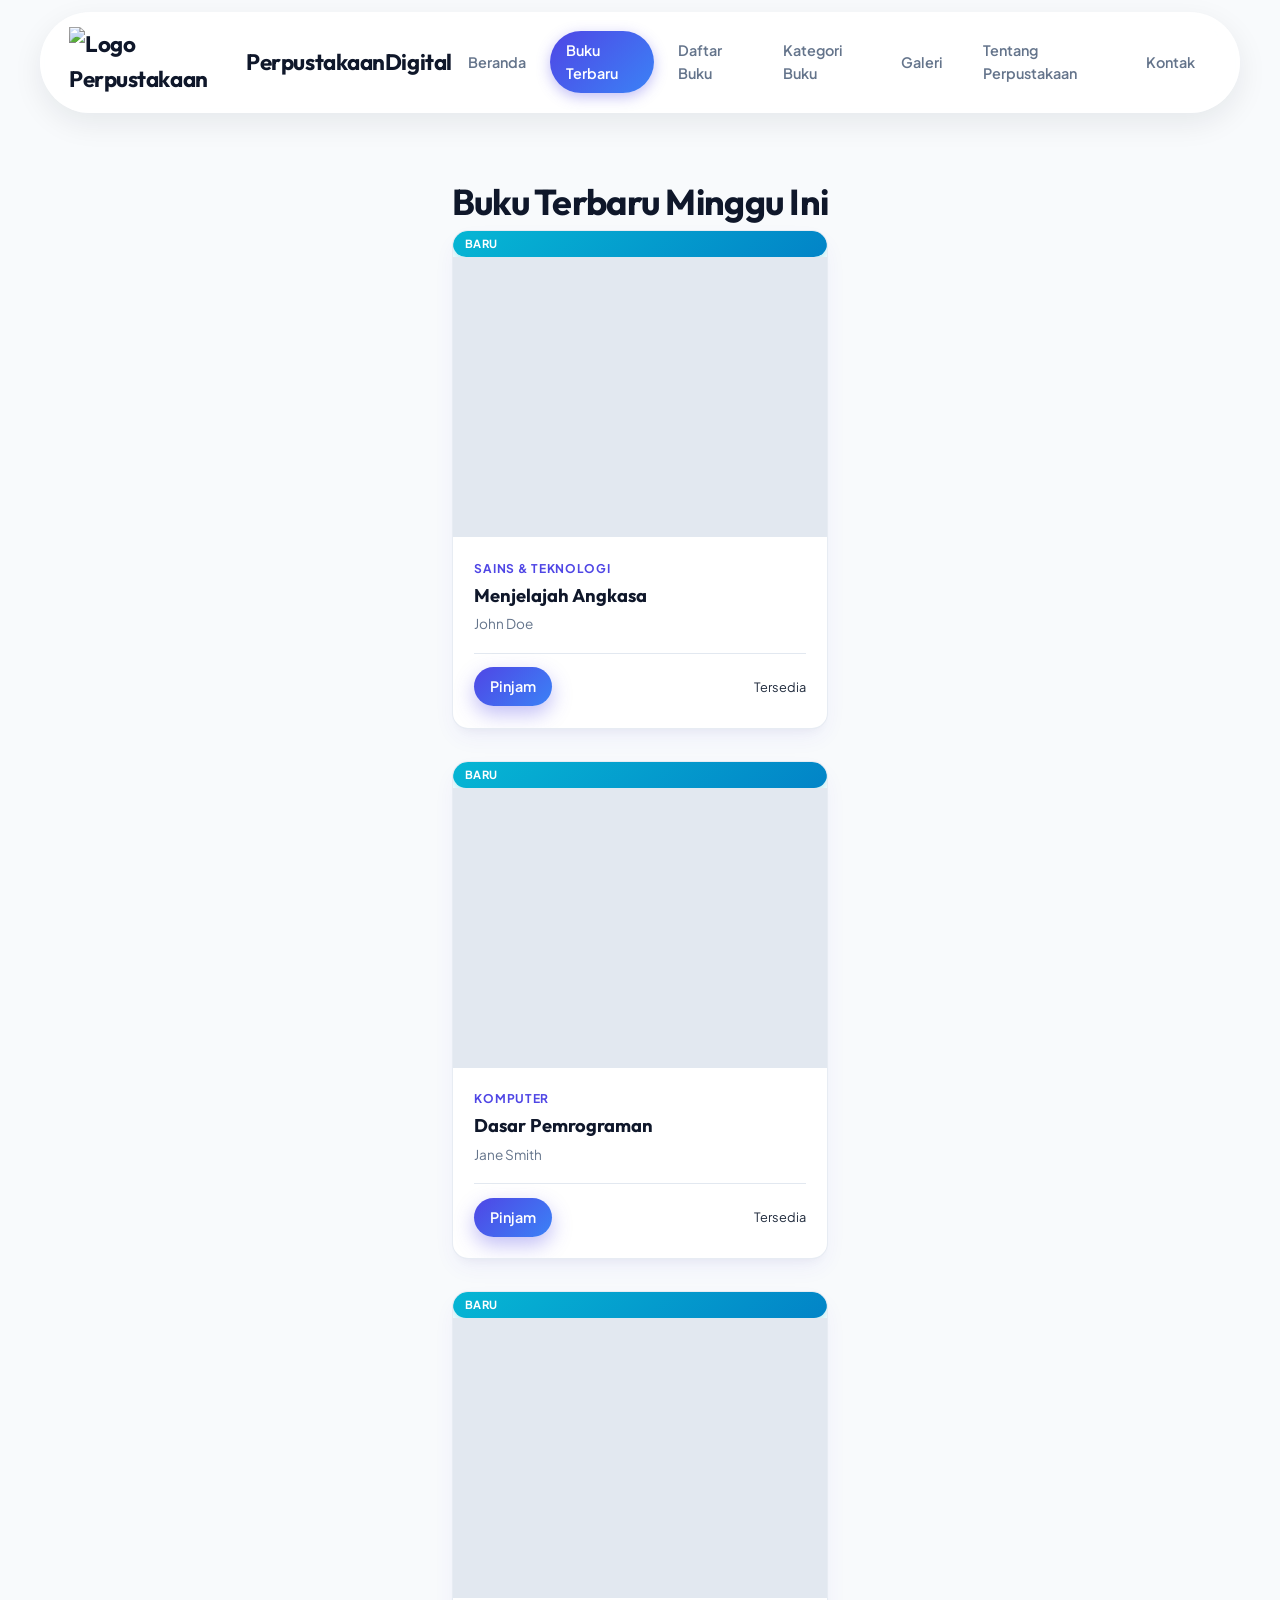
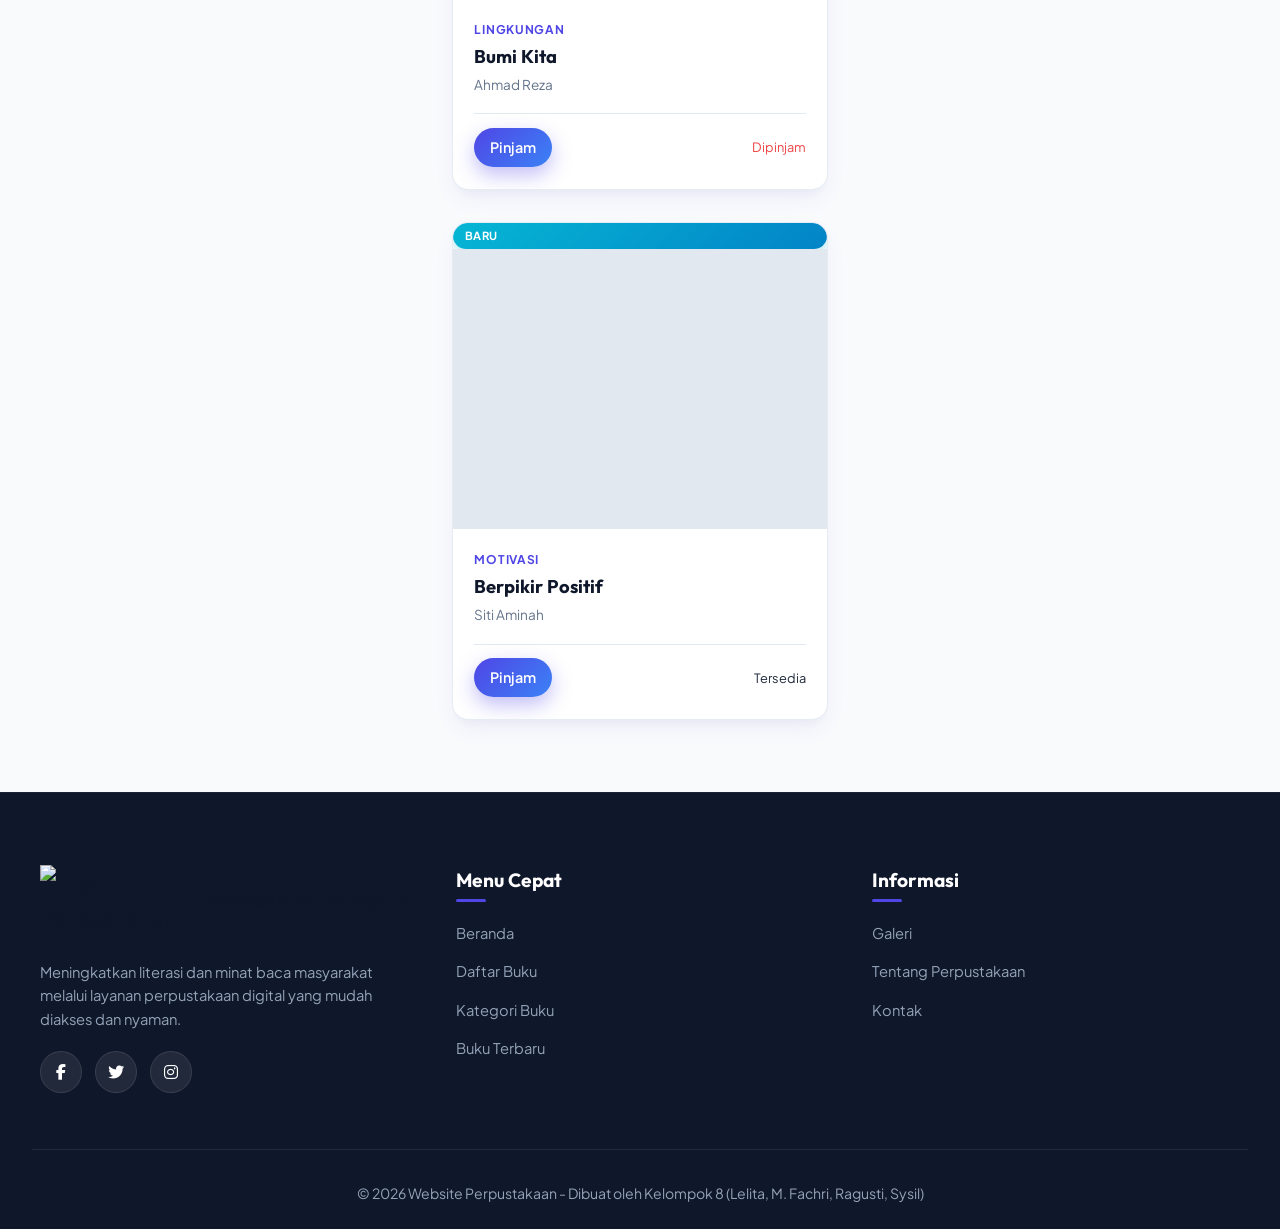
==== commit e7673aa8: "Add files via upload" ====
--- a/buku-terbaru.html
+++ b/buku-terbaru.html
@@ -4,13 +4,17 @@
     <meta charset="UTF-8">
     <meta name="viewport" content="width=device-width, initial-scale=1.0">
     <title>Buku Terbaru - Website Perpustakaan Kelompok 8</title>
+    <!-- Favicon: Replaces default browser globe icon -->
+    <link rel="icon" type="image/svg+xml" href="images/logo.svg">
+    <link rel="alternate icon" href="images/logo-badge.jpg">
     <link rel="stylesheet" href="css/style.css">
 </head>
 <body>
     <header>
         <div class="nav-container">
             <a href="index.html" class="logo">
-                <i class="fa-solid fa-book-open"></i> Perpustakaan
+                <img src="images/logo.svg" alt="Logo Perpustakaan" class="navbar-logo">
+                <span>Perpustakaan<span class="logo-highlight">Digital</span></span>
             </a>
             <button class="mobile-menu-btn" id="mobile-menu-btn"><i class="fa-solid fa-bars"></i></button>
             <nav class="nav-links" id="nav-links">
@@ -94,9 +98,9 @@
     <footer>
         <div class="footer-content">
             <div class="footer-col">
-                <a href="index.html" class="logo" style="color: white; margin-bottom: 1.5rem;">
-                    <i class="fa-solid fa-book-open" style="color: var(--accent);"></i>
-                    Perpustakaan
+                <a href="index.html" class="logo" style="margin-bottom: 1.5rem;">
+                    <img src="images/logo.svg" alt="Logo Perpustakaan" class="navbar-logo">
+                    <span>Perpustakaan<span class="logo-highlight">Digital</span></span>
                 </a>
                 <p>Meningkatkan literasi dan minat baca masyarakat melalui layanan perpustakaan digital yang mudah diakses dan nyaman.</p>
                 <div class="social-links">
